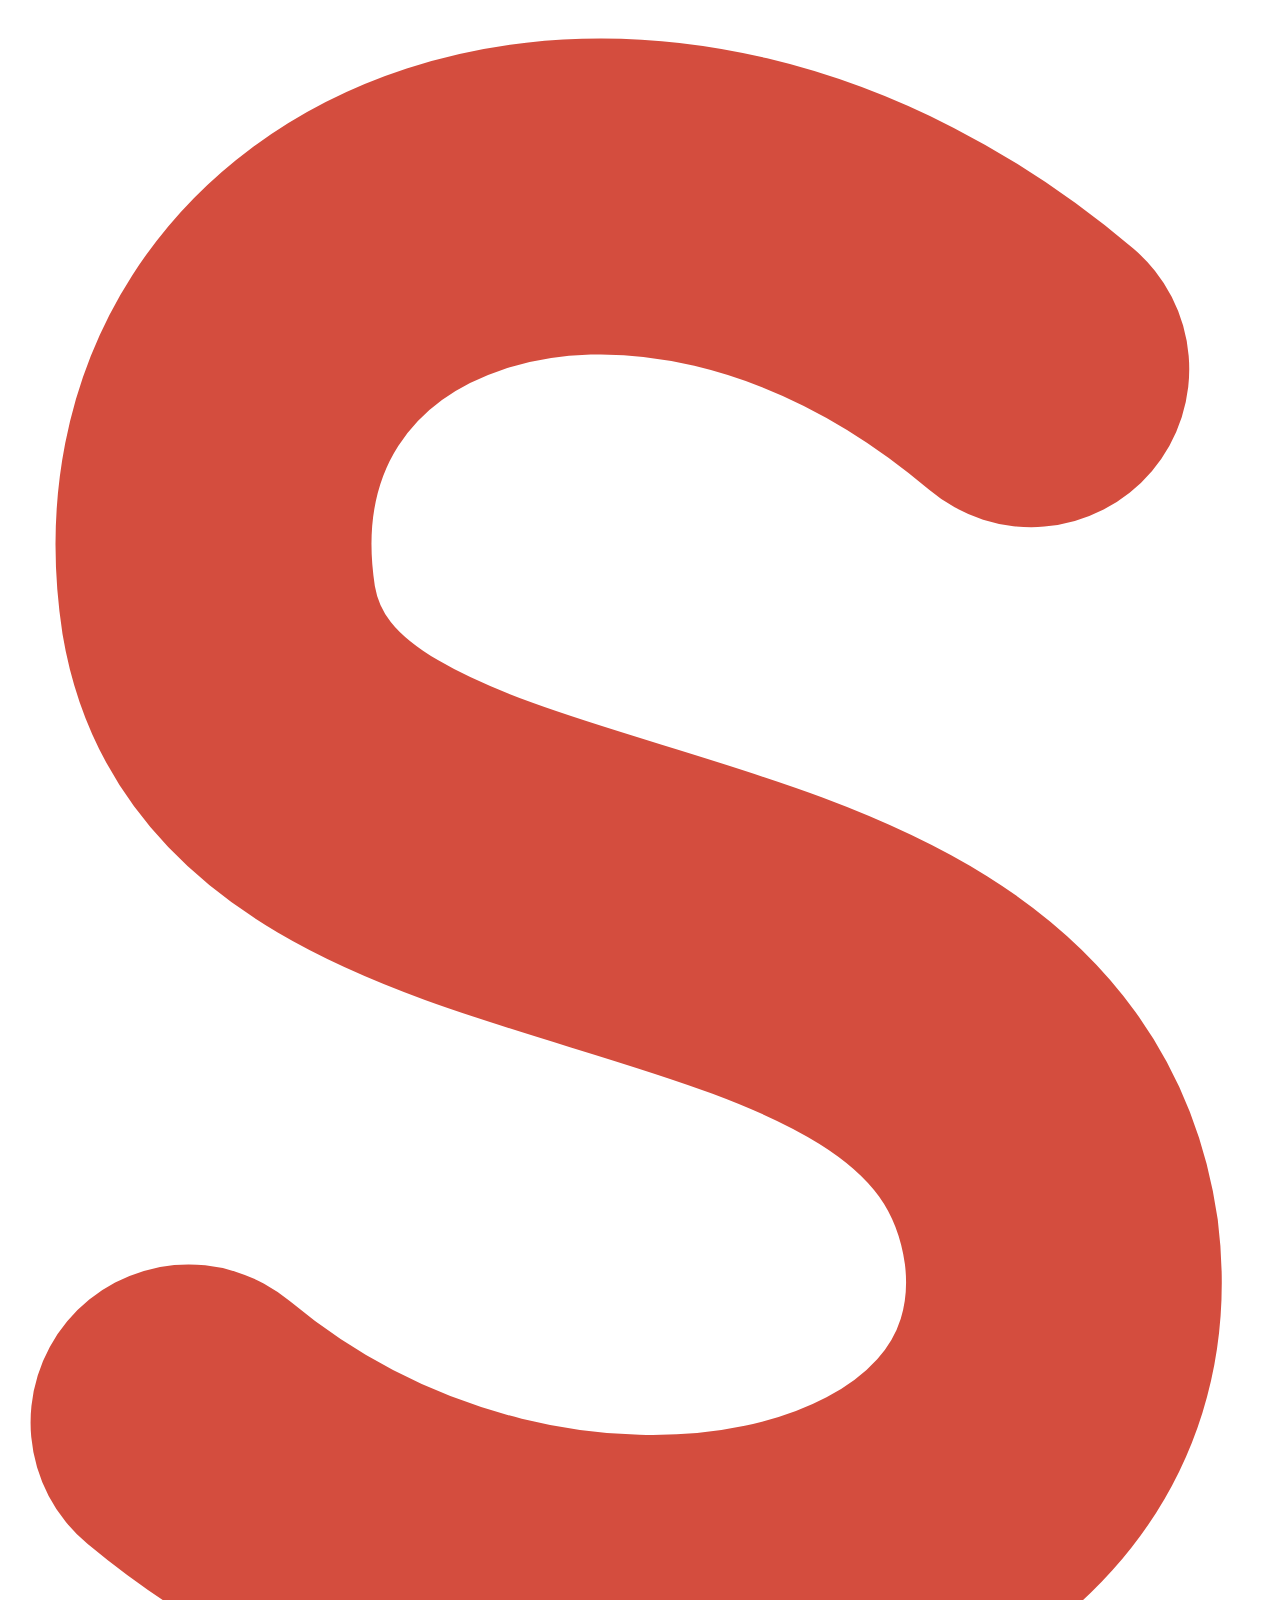
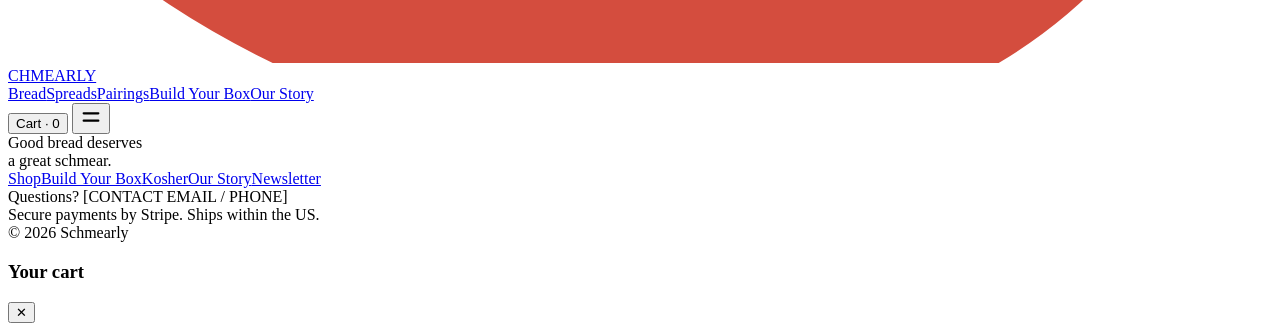
==== public/index.html @ 4c2c935d "Turn prototype into production site for Cloudflare Pages with Stripe Checkout - Split into public/ (" ====
<!DOCTYPE html>
<html lang="en">
<head>
<meta charset="utf-8">
<meta name="viewport" content="width=device-width, initial-scale=1">
<title>Schmearly · Dark rye sourdough &amp; pkhali spreads</title>
<meta name="description" content="Artisan dark rye sourdough and bold vegetable &amp; walnut pkhali spreads. Kosher, made in small batches, shipped to your door.">
<meta name="theme-color" content="#25372D">
<meta property="og:type" content="website">
<meta property="og:title" content="Schmearly · Don't just eat bread. Schmear it.">
<meta property="og:description" content="Artisan dark rye sourdough and bold vegetable &amp; walnut pkhali spreads.">
<meta property="og:image" content="/founder.jpg">
<link rel="icon" href="/favicon.svg" type="image/svg+xml">
<link rel="preconnect" href="https://fonts.googleapis.com">
<link rel="preconnect" href="https://fonts.gstatic.com" crossorigin>
<link rel="stylesheet" href="https://fonts.googleapis.com/css2?family=Anton&family=Archivo:wght@400;500;600;700&display=swap">
<link rel="stylesheet" href="/assets/styles.css">
<script type="module" src="/assets/app.js"></script>
</head>
<body>
<header class="top">
<div class="wrap row">
<a class="logo" href="#home" aria-label="Schmearly home"><svg aria-hidden="true" viewBox="0 0 84 110"><path d="M68 24 C42 2 10 14 14 40 C18 64 66 54 70 82 C73 106 36 114 12 94" fill="none" stroke="#D44D3E" stroke-width="21" stroke-linecap="round"/></svg>CHMEARLY</a>
<nav class="main" id="nav" aria-label="Main">
<a href="#shop-bread">Bread</a><a href="#shop-spreads">Spreads</a><a href="#shop-sets">Pairings</a><a href="#box">Build Your Box</a><a href="#story">Our Story</a>
</nav>
<div class="right">
<button class="btn cartbtn" id="cartBtn" aria-label="Open cart">Cart · <span id="count">0</span></button>
<button class="icon" id="menuBtn" aria-label="Open menu" aria-expanded="false" aria-controls="nav"><svg aria-hidden="true" viewBox="0 0 24 24" width="22" height="22" fill="none" stroke="currentColor" stroke-width="2.4" stroke-linecap="round"><path d="M4 8h16M4 16h16"/></svg></button>
</div>
</div>
</header>
<main id="app" tabindex="-1"><noscript><div class="wrap" style="padding:80px 0"><h2>Please turn on JavaScript</h2><p>Our shop needs JavaScript to show products and take orders.</p></div></noscript></main>
<footer class="site"><div class="wrap row">
<div><div class="big">Good bread deserves<br>a great schmear.</div></div>
<nav class="flinks" aria-label="Footer"><a href="#shop-all">Shop</a><a href="#box">Build Your Box</a><a href="#kosher">Kosher</a><a href="#story">Our Story</a><a href="#news">Newsletter</a></nav>
<div>Questions? <span class="ph">[CONTACT EMAIL / PHONE]</span><br>Secure payments by Stripe. Ships within the US.<br>© <span id="year">2026</span> Schmearly</div>
</div></footer>
<div class="scrim" id="scrim"></div>
<aside class="cart" id="cart" aria-label="Cart" aria-hidden="true">
<div class="hd"><h3>Your cart</h3><button class="x" id="cartClose" aria-label="Close cart">✕</button></div>
<div class="items" id="cartItems"></div>
<div class="ft" id="cartFt"></div>
</aside>
<div class="toast" id="toast" role="status" aria-live="polite"></div>
</body>
</html>
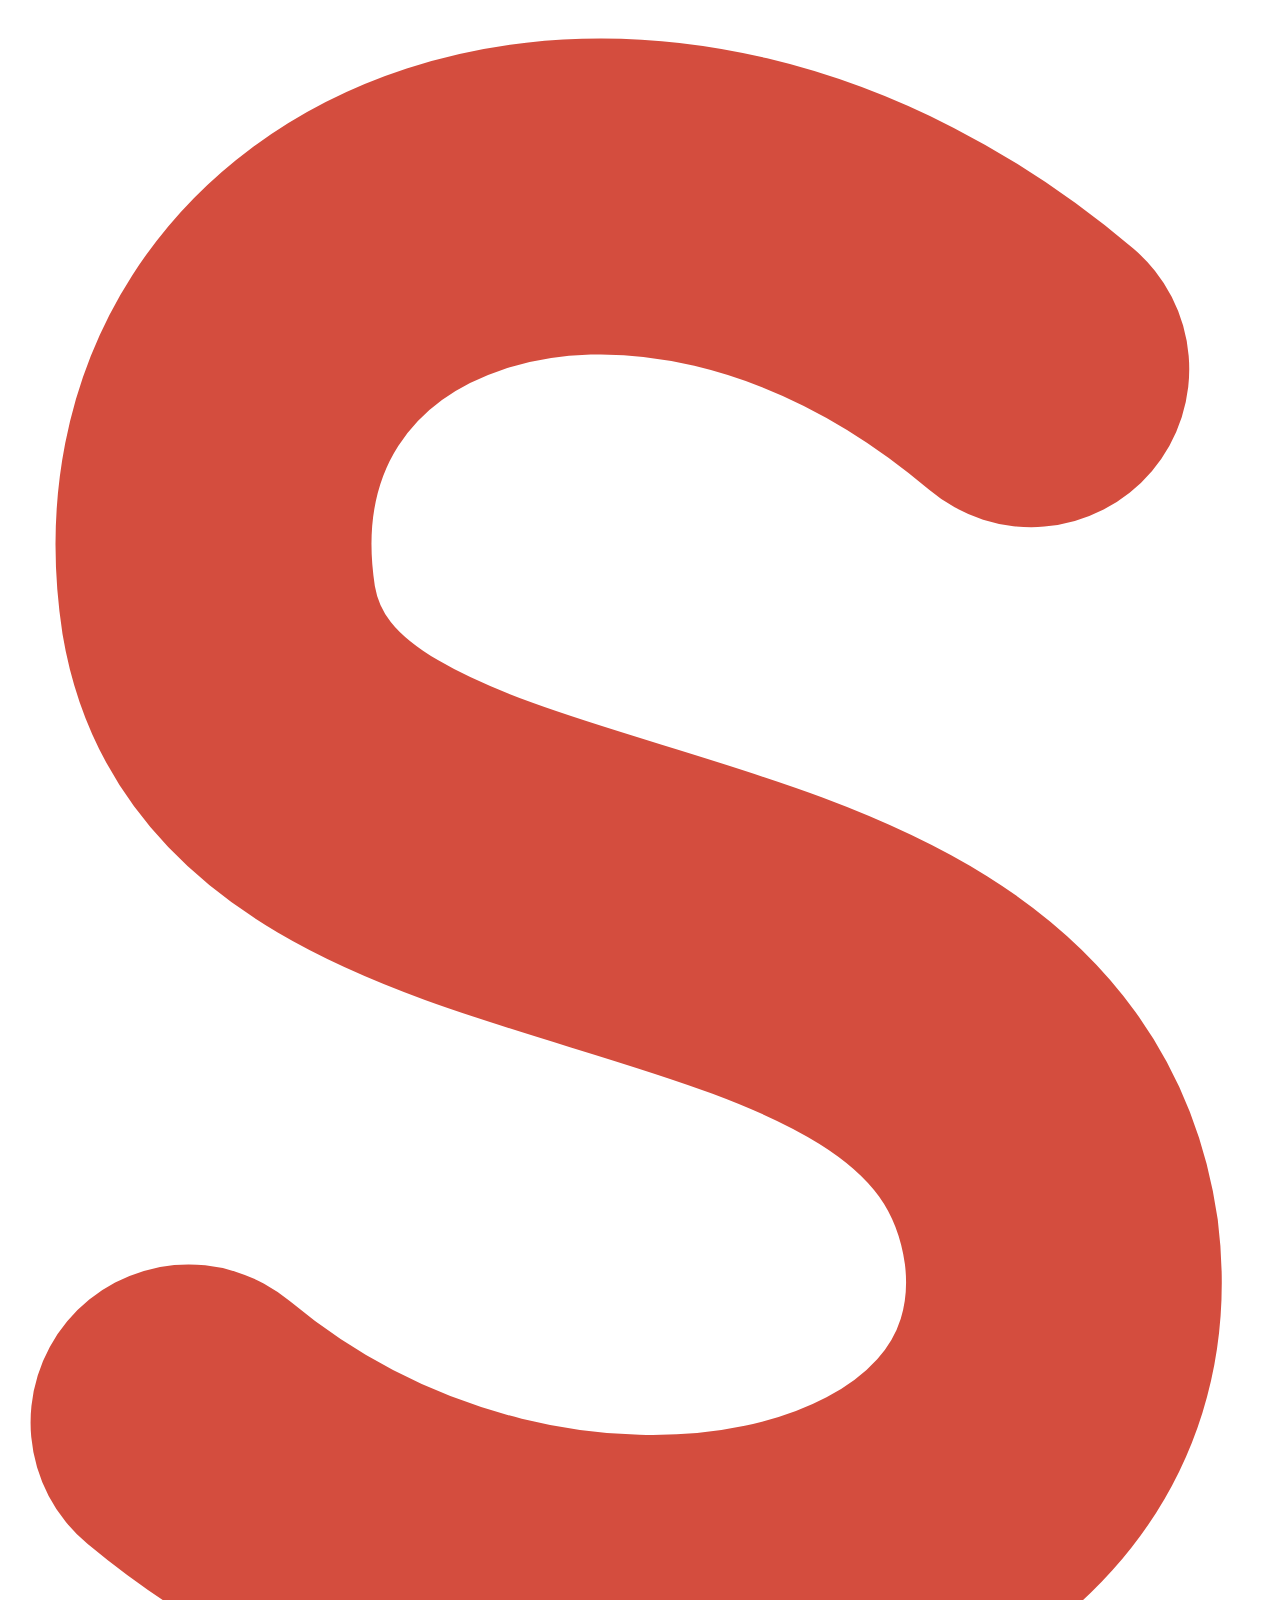
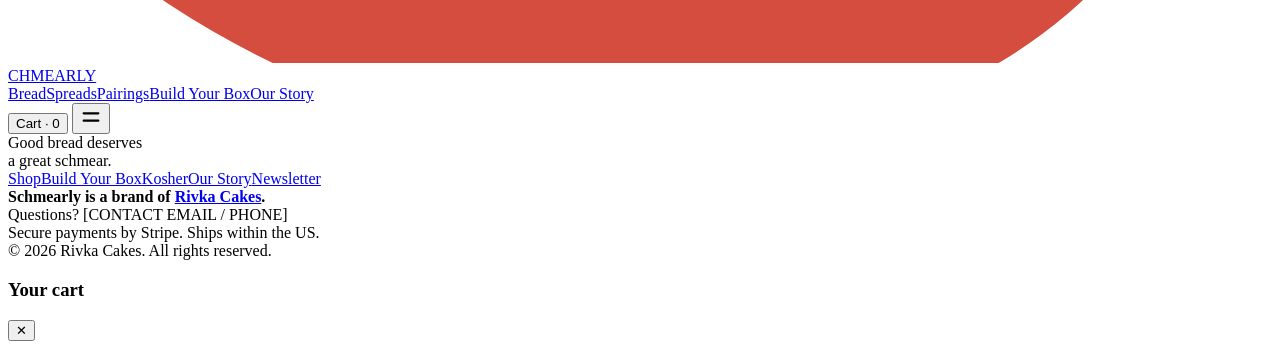
==== commit de1d48af: "State that Schmearly is a brand of Rivka Cakes Footer ownership line and copyright, Our Story mentio" ====
--- a/public/index.html
+++ b/public/index.html
@@ -4,13 +4,18 @@
 <meta charset="utf-8">
 <meta name="viewport" content="width=device-width, initial-scale=1">
 <title>Schmearly · Dark rye sourdough &amp; pkhali spreads</title>
-<meta name="description" content="Artisan dark rye sourdough and bold vegetable &amp; walnut pkhali spreads. Kosher, made in small batches, shipped to your door.">
+<meta name="description" content="Organic sourdough — dark rye, red whole wheat, Kalamata olive &amp; rosemary — and bold vegetable &amp; walnut pkhali spreads. Natural starter, no commercial yeast.">
 <meta name="theme-color" content="#25372D">
 <meta property="og:type" content="website">
 <meta property="og:title" content="Schmearly · Don't just eat bread. Schmear it.">
-<meta property="og:description" content="Artisan dark rye sourdough and bold vegetable &amp; walnut pkhali spreads.">
+<meta property="og:description" content="Organic sourdough bread and bold vegetable &amp; walnut pkhali spreads.">
 <meta property="og:image" content="/founder.jpg">
+<meta name="author" content="Rivka Cakes">
 <link rel="icon" href="/favicon.svg" type="image/svg+xml">
+<script type="application/ld+json">
+{"@context":"https://schema.org","@type":"Brand","name":"Schmearly","url":"https://schmearly.com","logo":"https://schmearly.com/favicon.svg","slogan":"Don't just eat bread. Schmear it.",
+ "parentOrganization":{"@type":"Organization","name":"Rivka Cakes","url":"https://rivkacakes.com"}}
+</script>
 <link rel="preconnect" href="https://fonts.googleapis.com">
 <link rel="preconnect" href="https://fonts.gstatic.com" crossorigin>
 <link rel="stylesheet" href="https://fonts.googleapis.com/css2?family=Anton&family=Archivo:wght@400;500;600;700&display=swap">
@@ -34,7 +39,7 @@
 <footer class="site"><div class="wrap row">
 <div><div class="big">Good bread deserves<br>a great schmear.</div></div>
 <nav class="flinks" aria-label="Footer"><a href="#shop-all">Shop</a><a href="#box">Build Your Box</a><a href="#kosher">Kosher</a><a href="#story">Our Story</a><a href="#news">Newsletter</a></nav>
-<div>Questions? <span class="ph">[CONTACT EMAIL / PHONE]</span><br>Secure payments by Stripe. Ships within the US.<br>© <span id="year">2026</span> Schmearly</div>
+<div><b>Schmearly is a brand of <a href="https://rivkacakes.com" rel="noopener">Rivka Cakes</a>.</b><br>Questions? <span class="ph">[CONTACT EMAIL / PHONE]</span><br>Secure payments by Stripe. Ships within the US.<br>© <span id="year">2026</span> Rivka Cakes. All rights reserved.</div>
 </div></footer>
 <div class="scrim" id="scrim"></div>
 <aside class="cart" id="cart" aria-label="Cart" aria-hidden="true">
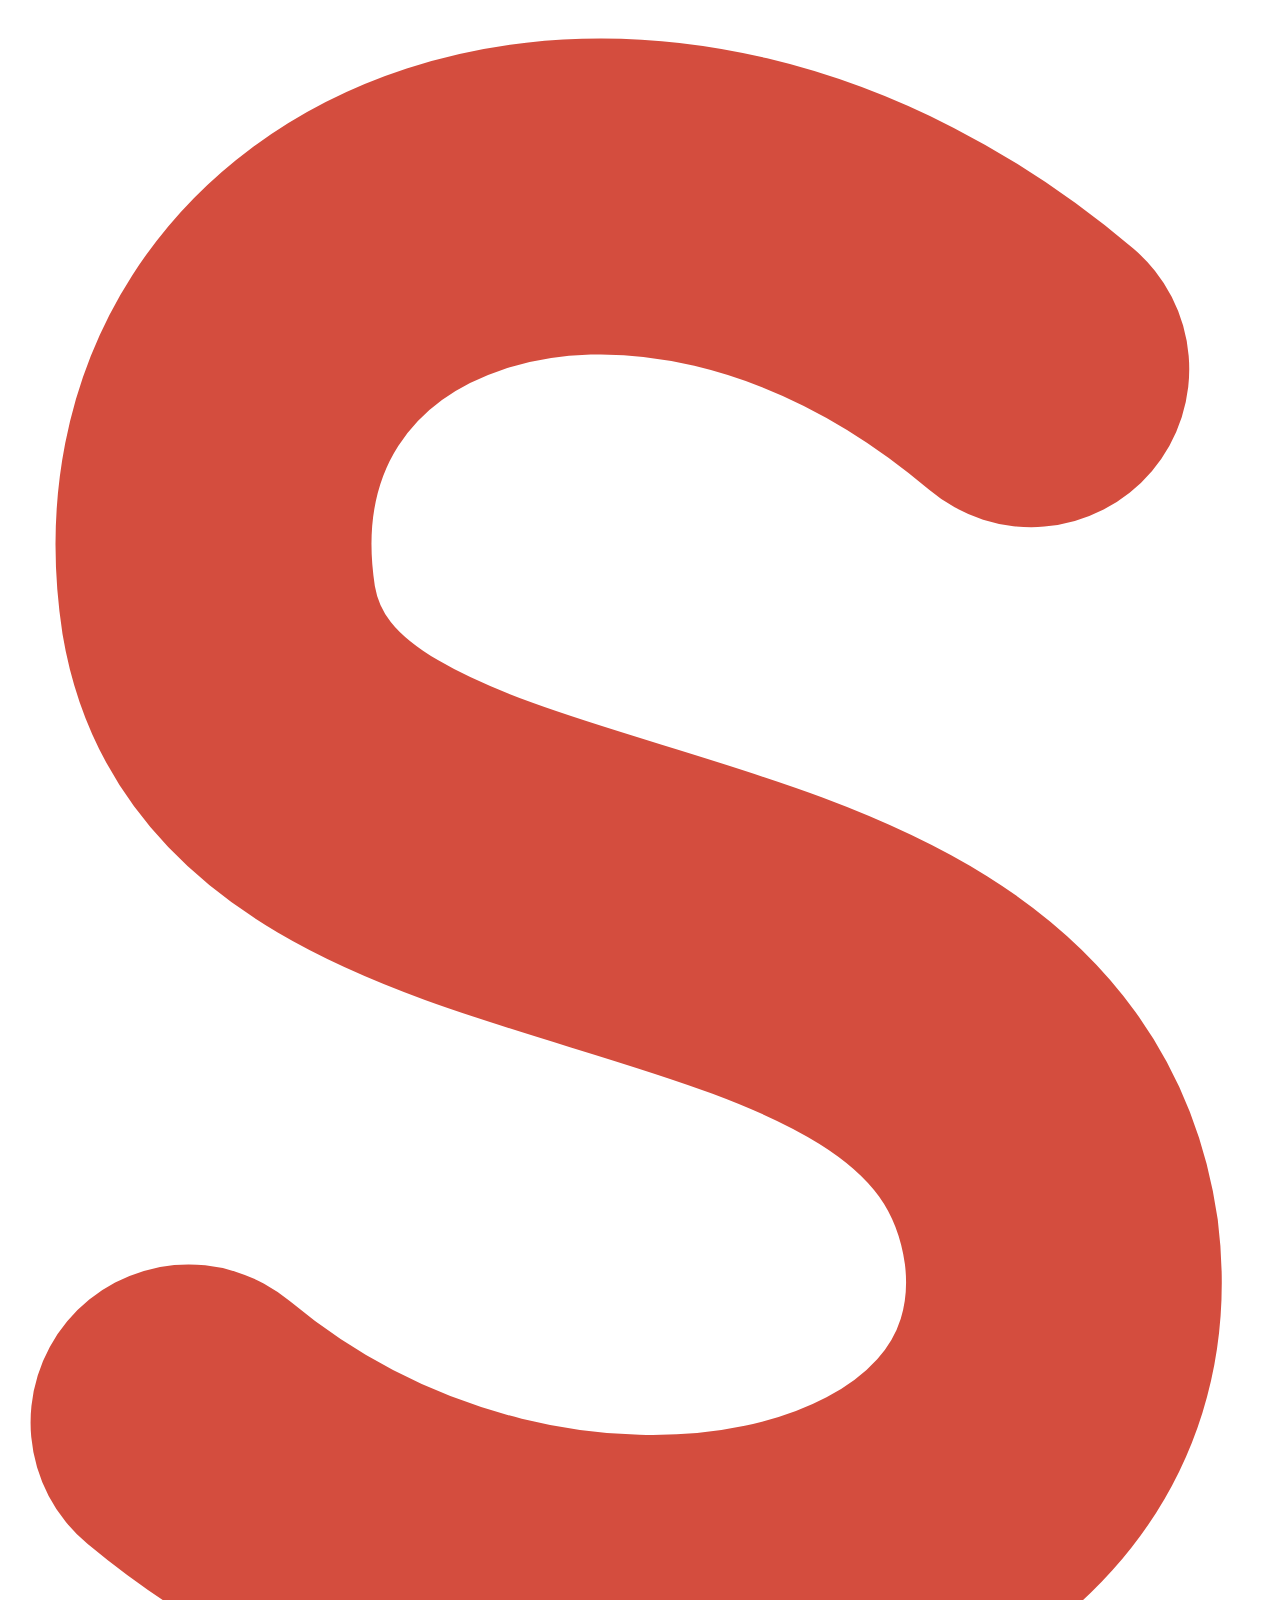
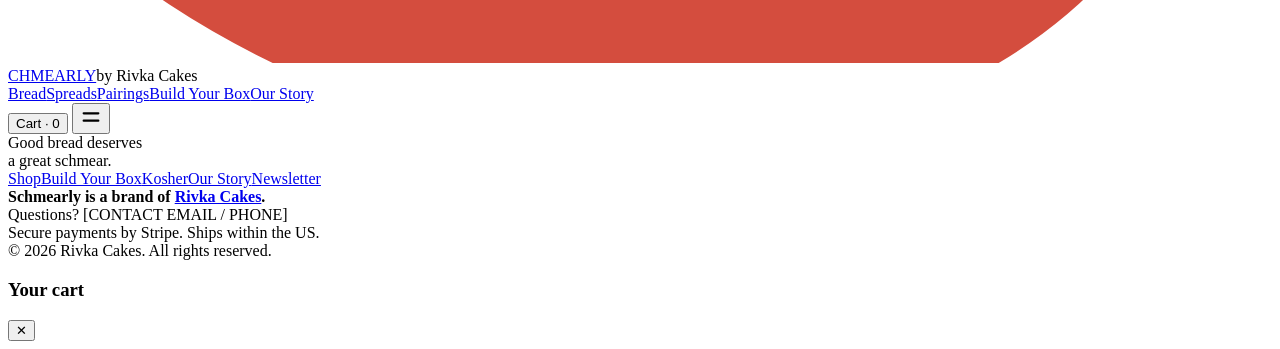
==== commit 57aa341f: "Add 'by Rivka Cakes' byline under header logo Co-Authored-By: Claude Opus 5.5 <noreply@anthropic.com" ====
--- a/public/index.html
+++ b/public/index.html
@@ -25,7 +25,7 @@
 <body>
 <header class="top">
 <div class="wrap row">
-<a class="logo" href="#home" aria-label="Schmearly home"><svg aria-hidden="true" viewBox="0 0 84 110"><path d="M68 24 C42 2 10 14 14 40 C18 64 66 54 70 82 C73 106 36 114 12 94" fill="none" stroke="#D44D3E" stroke-width="21" stroke-linecap="round"/></svg>CHMEARLY</a>
+<div class="brand"><a class="logo" href="#home" aria-label="Schmearly home"><svg aria-hidden="true" viewBox="0 0 84 110"><path d="M68 24 C42 2 10 14 14 40 C18 64 66 54 70 82 C73 106 36 114 12 94" fill="none" stroke="#D44D3E" stroke-width="21" stroke-linecap="round"/></svg>CHMEARLY</a><span class="byline">by Rivka Cakes</span></div>
 <nav class="main" id="nav" aria-label="Main">
 <a href="#shop-bread">Bread</a><a href="#shop-spreads">Spreads</a><a href="#shop-sets">Pairings</a><a href="#box">Build Your Box</a><a href="#story">Our Story</a>
 </nav>
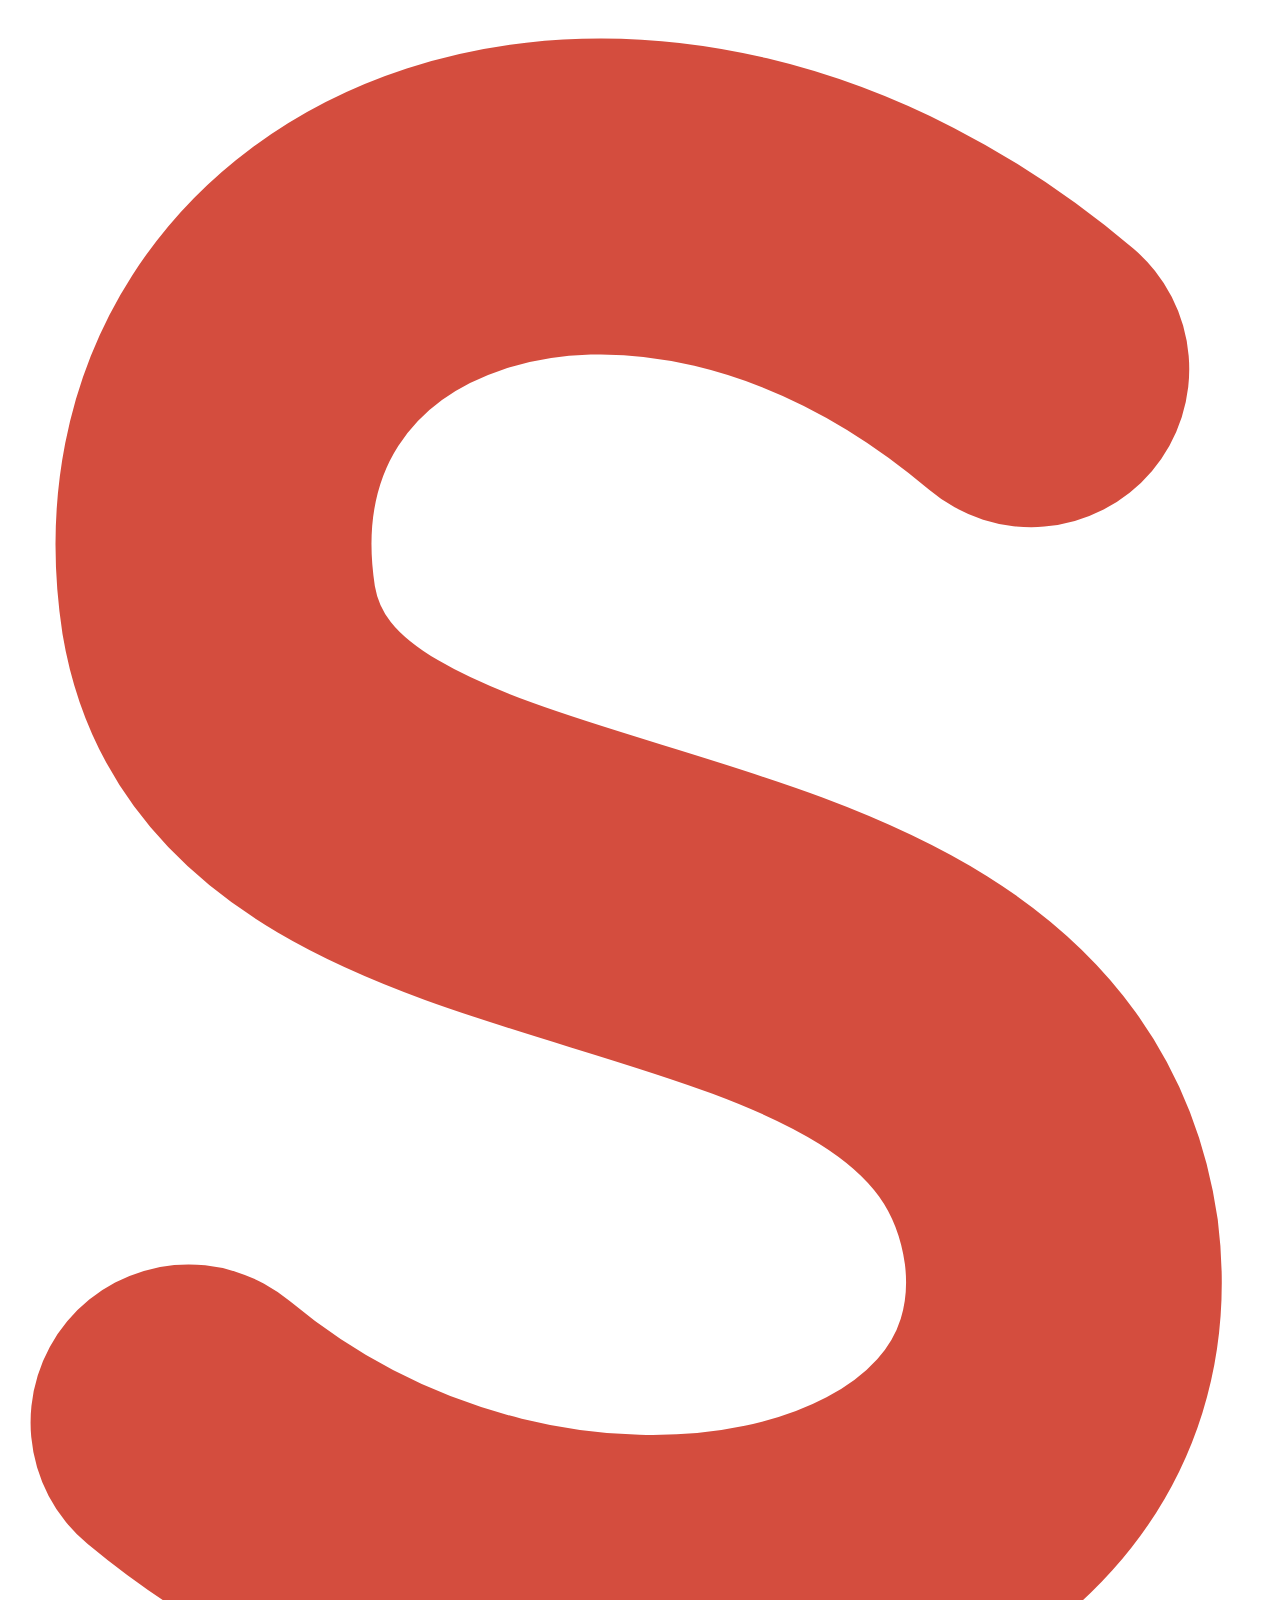
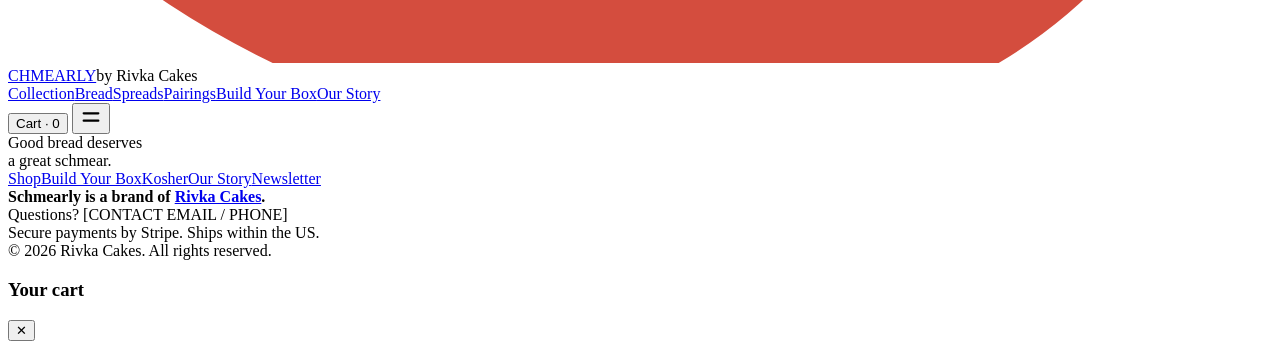
==== commit fc6b207b: "Add Our Collection gallery and pre-launch (Coming Soon) mode - New Our Collection section with featu" ====
--- a/public/index.html
+++ b/public/index.html
@@ -3,17 +3,24 @@
 <head>
 <meta charset="utf-8">
 <meta name="viewport" content="width=device-width, initial-scale=1">
-<title>Schmearly · Dark rye sourdough &amp; pkhali spreads</title>
-<meta name="description" content="Organic sourdough — dark rye, red whole wheat, Kalamata olive &amp; rosemary — and bold vegetable &amp; walnut pkhali spreads. Natural starter, no commercial yeast.">
+<title>Schmearly · Artisan sourdough bread &amp; gourmet spreads</title>
+<meta name="description" content="Something good is rising. SCHMEARLY: naturally leavened artisan sourdough bread and Georgian-inspired vegetable &amp; walnut spreads, made to be enjoyed together. Coming soon.">
+<link rel="canonical" href="https://www.schmearly.com/">
 <meta name="theme-color" content="#25372D">
 <meta property="og:type" content="website">
-<meta property="og:title" content="Schmearly · Don't just eat bread. Schmear it.">
-<meta property="og:description" content="Organic sourdough bread and bold vegetable &amp; walnut pkhali spreads.">
-<meta property="og:image" content="/founder.jpg">
+<meta property="og:site_name" content="SCHMEARLY">
+<meta property="og:url" content="https://www.schmearly.com/">
+<meta property="og:title" content="SCHMEARLY · Something Good Is Rising">
+<meta property="og:description" content="Naturally leavened artisan bread. Thoughtfully crafted gourmet spreads. Made to be enjoyed together. Coming soon.">
+<meta property="og:image" content="https://www.schmearly.com/img/og-schmearly.jpg">
+<meta property="og:image:width" content="1200">
+<meta property="og:image:height" content="630">
+<meta property="og:image:alt" content="SCHMEARLY: Artisan Bread &amp; Spreads">
+<meta name="twitter:card" content="summary_large_image">
 <meta name="author" content="Rivka Cakes">
 <link rel="icon" href="/favicon.svg" type="image/svg+xml">
 <script type="application/ld+json">
-{"@context":"https://schema.org","@type":"Brand","name":"Schmearly","url":"https://schmearly.com","logo":"https://schmearly.com/favicon.svg","slogan":"Don't just eat bread. Schmear it.",
+{"@context":"https://schema.org","@type":"Brand","name":"Schmearly","url":"https://www.schmearly.com/","logo":"https://www.schmearly.com/favicon.svg","image":"https://www.schmearly.com/img/og-schmearly.jpg","slogan":"Don't just eat bread. Schmear it.",
  "parentOrganization":{"@type":"Organization","name":"Rivka Cakes","url":"https://rivkacakes.com"}}
 </script>
 <link rel="preconnect" href="https://fonts.googleapis.com">
@@ -27,7 +34,7 @@
 <div class="wrap row">
 <div class="brand"><a class="logo" href="#home" aria-label="Schmearly home"><svg aria-hidden="true" viewBox="0 0 84 110"><path d="M68 24 C42 2 10 14 14 40 C18 64 66 54 70 82 C73 106 36 114 12 94" fill="none" stroke="#D44D3E" stroke-width="21" stroke-linecap="round"/></svg>CHMEARLY</a><span class="byline">by Rivka Cakes</span></div>
 <nav class="main" id="nav" aria-label="Main">
-<a href="#shop-bread">Bread</a><a href="#shop-spreads">Spreads</a><a href="#shop-sets">Pairings</a><a href="#box">Build Your Box</a><a href="#story">Our Story</a>
+<a href="#collection">Collection</a><a href="#shop-bread">Bread</a><a href="#shop-spreads">Spreads</a><a href="#shop-sets">Pairings</a><a href="#box">Build Your Box</a><a href="#story">Our Story</a>
 </nav>
 <div class="right">
 <button class="btn cartbtn" id="cartBtn" aria-label="Open cart">Cart · <span id="count">0</span></button>
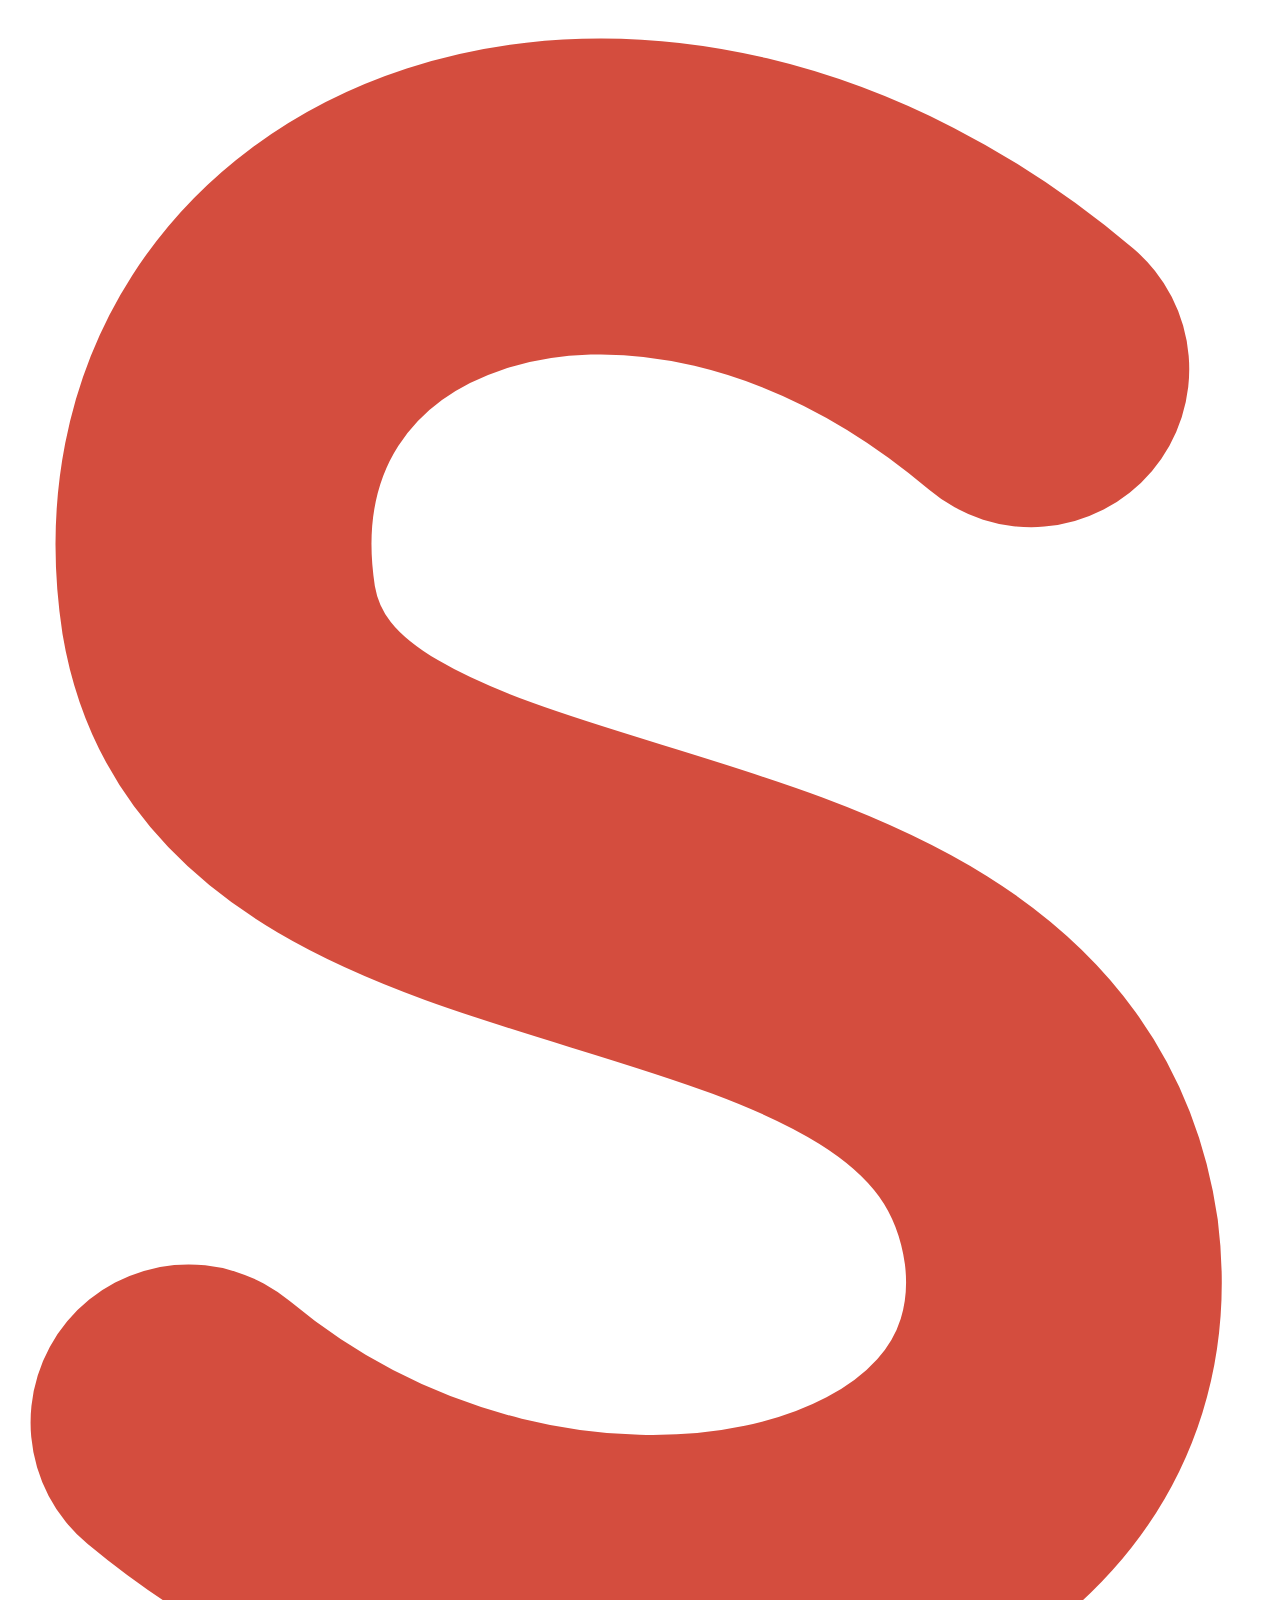
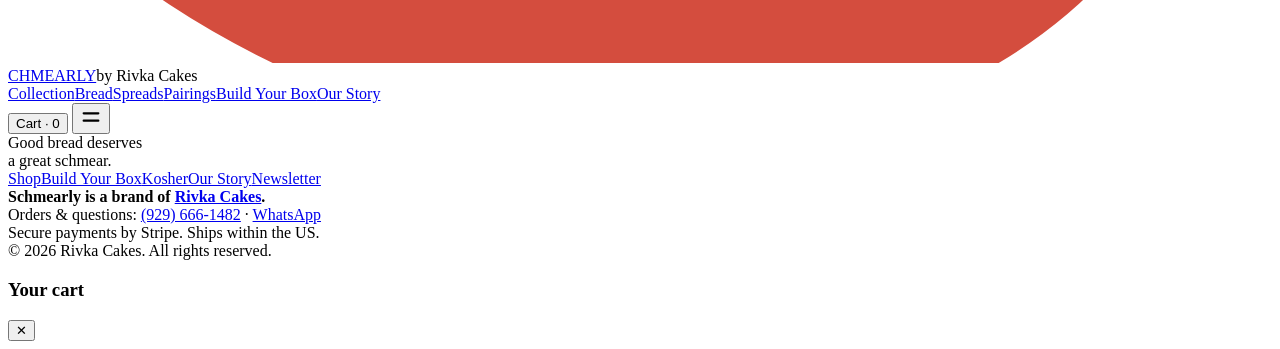
==== commit 9750de17: "Dark Rye and Red Whole Wheat available to order; product photos and gallery - Per-product status: av" ====
--- a/public/index.html
+++ b/public/index.html
@@ -46,7 +46,7 @@
 <footer class="site"><div class="wrap row">
 <div><div class="big">Good bread deserves<br>a great schmear.</div></div>
 <nav class="flinks" aria-label="Footer"><a href="#shop-all">Shop</a><a href="#box">Build Your Box</a><a href="#kosher">Kosher</a><a href="#story">Our Story</a><a href="#news">Newsletter</a></nav>
-<div><b>Schmearly is a brand of <a href="https://rivkacakes.com" rel="noopener">Rivka Cakes</a>.</b><br>Questions? <span class="ph">[CONTACT EMAIL / PHONE]</span><br>Secure payments by Stripe. Ships within the US.<br>© <span id="year">2026</span> Rivka Cakes. All rights reserved.</div>
+<div><b>Schmearly is a brand of <a href="https://rivkacakes.com" rel="noopener">Rivka Cakes</a>.</b><br>Orders &amp; questions: <a href="tel:+19296661482">(929) 666-1482</a> · <a href="https://wa.me/19296661482" target="_blank" rel="noopener">WhatsApp</a><br>Secure payments by Stripe. Ships within the US.<br>© <span id="year">2026</span> Rivka Cakes. All rights reserved.</div>
 </div></footer>
 <div class="scrim" id="scrim"></div>
 <aside class="cart" id="cart" aria-label="Cart" aria-hidden="true">
@@ -55,5 +55,15 @@
 <div class="ft" id="cartFt"></div>
 </aside>
 <div class="toast" id="toast" role="status" aria-live="polite"></div>
+<dialog class="lb" id="lb" aria-label="Photo viewer">
+<button class="x lbx" data-lbclose="1" aria-label="Close photo">✕</button>
+<button class="lbnav prev" data-lbstep="-1" aria-label="Previous photo">‹</button>
+<figure><img id="lbImg" alt=""><figcaption id="lbCap"></figcaption></figure>
+<button class="lbnav next" data-lbstep="1" aria-label="Next photo">›</button>
+</dialog>
+<dialog class="odlg" id="orderDlg" aria-labelledby="odTitle">
+<button class="x" data-oclose="1" aria-label="Close">✕</button>
+<div id="orderBody"></div>
+</dialog>
 </body>
 </html>
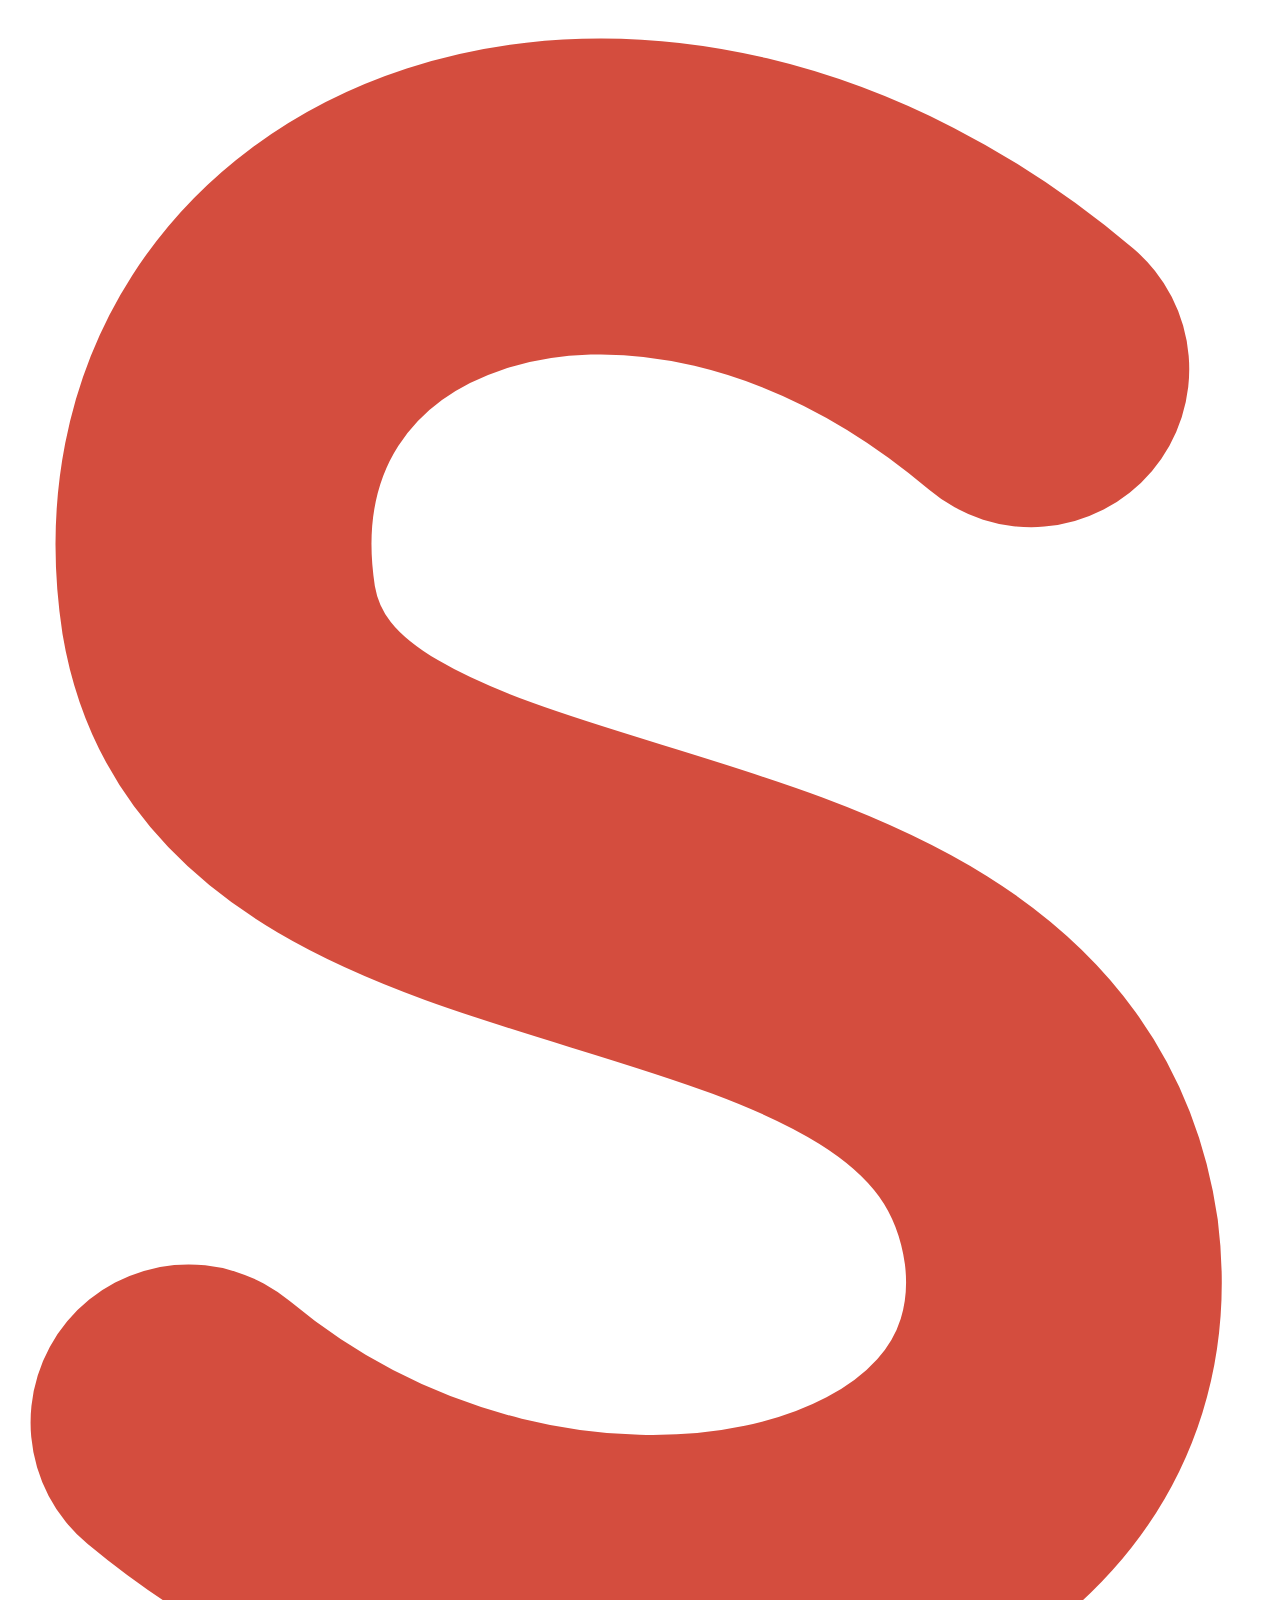
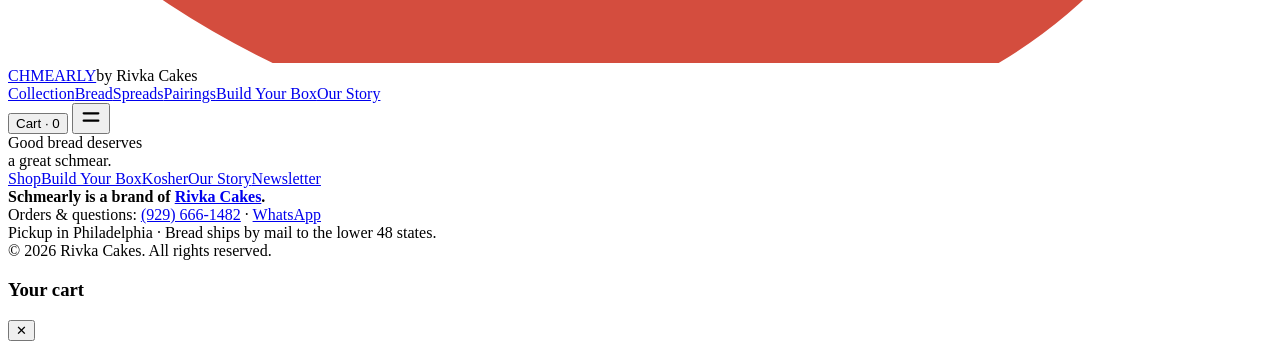
==== commit e78b76a9: "Checkout: free pickup in Philadelphia or bread by mail ($14 + $6 per additional loaf, lower 48) Spre" ====
--- a/public/index.html
+++ b/public/index.html
@@ -46,7 +46,7 @@
 <footer class="site"><div class="wrap row">
 <div><div class="big">Good bread deserves<br>a great schmear.</div></div>
 <nav class="flinks" aria-label="Footer"><a href="#shop-all">Shop</a><a href="#box">Build Your Box</a><a href="#kosher">Kosher</a><a href="#story">Our Story</a><a href="#news">Newsletter</a></nav>
-<div><b>Schmearly is a brand of <a href="https://rivkacakes.com" rel="noopener">Rivka Cakes</a>.</b><br>Orders &amp; questions: <a href="tel:+19296661482">(929) 666-1482</a> · <a href="https://wa.me/19296661482" target="_blank" rel="noopener">WhatsApp</a><br>Secure payments by Stripe. Ships within the US.<br>© <span id="year">2026</span> Rivka Cakes. All rights reserved.</div>
+<div><b>Schmearly is a brand of <a href="https://rivkacakes.com" rel="noopener">Rivka Cakes</a>.</b><br>Orders &amp; questions: <a href="tel:+19296661482">(929) 666-1482</a> · <a href="https://wa.me/19296661482" target="_blank" rel="noopener">WhatsApp</a><br>Pickup in Philadelphia · Bread ships by mail to the lower 48 states.<br>© <span id="year">2026</span> Rivka Cakes. All rights reserved.</div>
 </div></footer>
 <div class="scrim" id="scrim"></div>
 <aside class="cart" id="cart" aria-label="Cart" aria-hidden="true">
